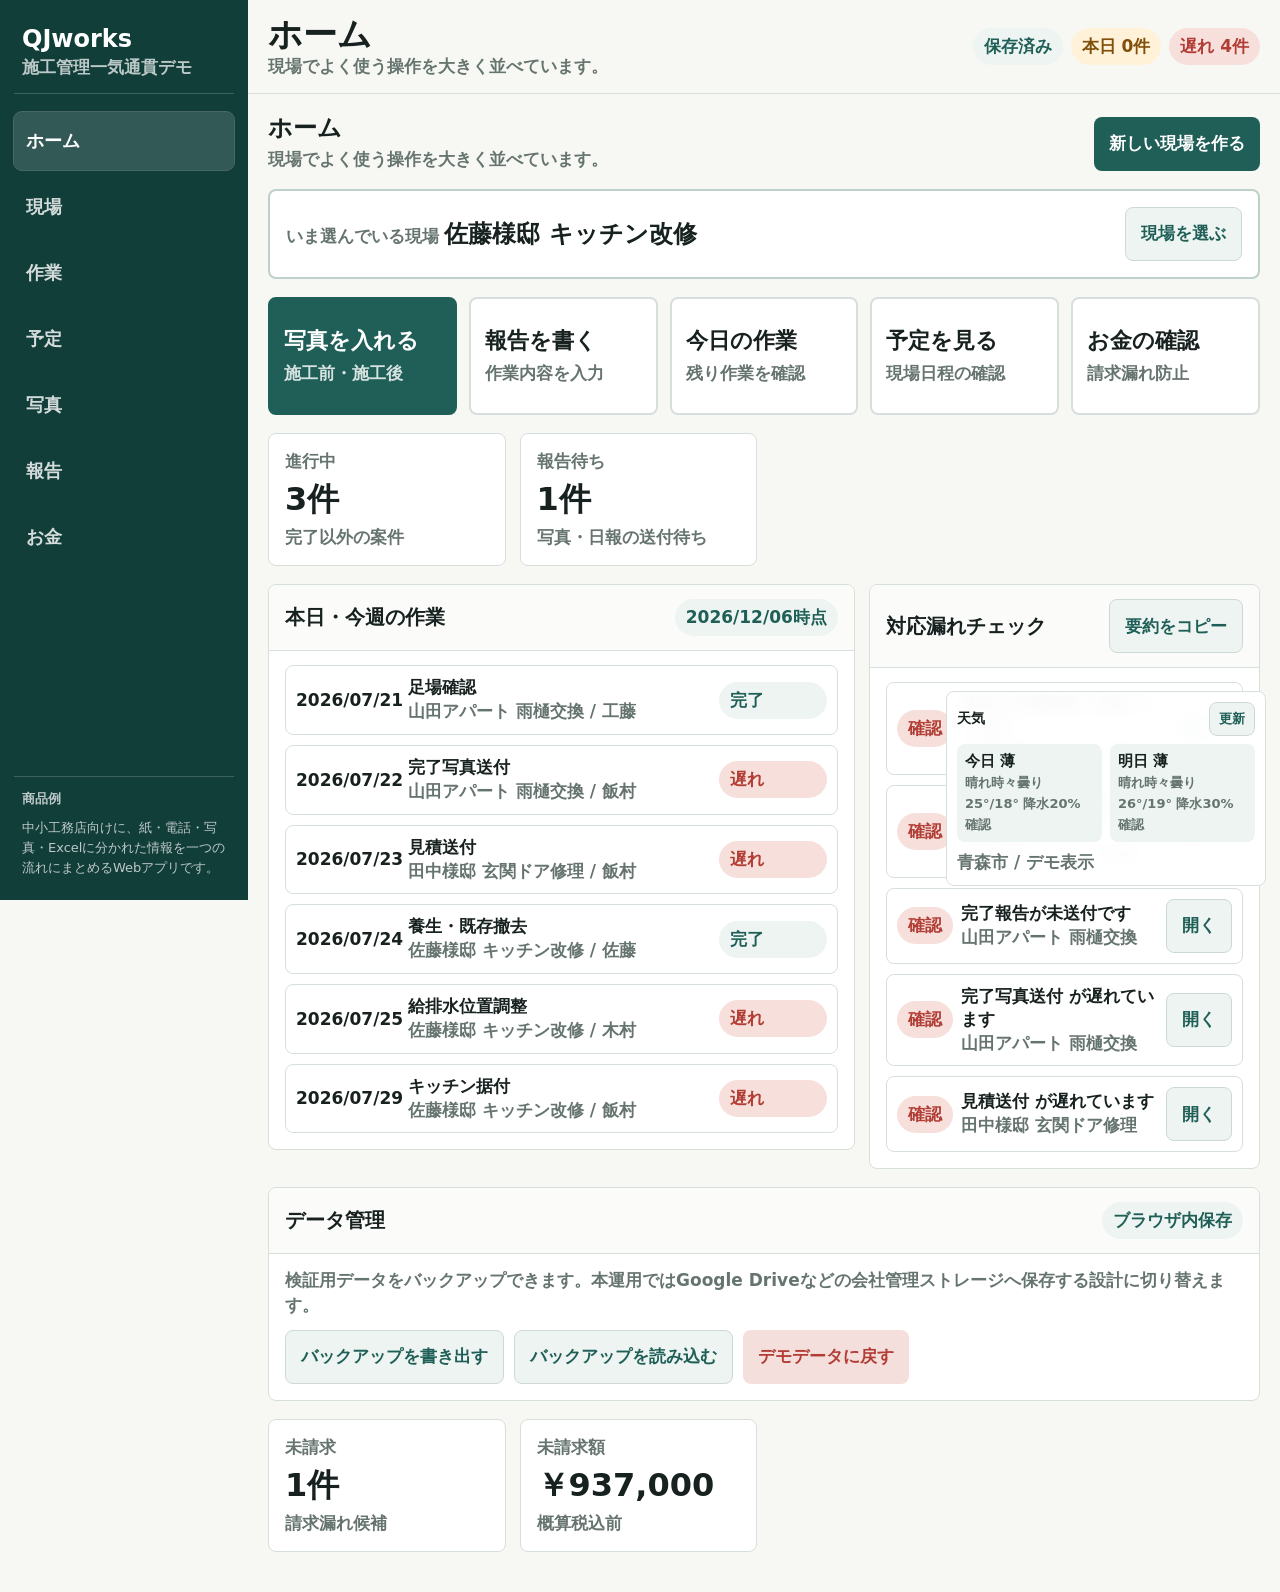
==== apps/qjworks-construction-suite/index.html @ 5c9162f7 "Publish construction management app" ====
<!doctype html>
<html lang="ja">
<head>
  <meta charset="utf-8">
  <meta name="viewport" content="width=device-width, initial-scale=1, viewport-fit=cover">
  <meta name="theme-color" content="#1f5f57">
  <link rel="manifest" href="manifest.webmanifest">
  <link rel="icon" href="icon.svg" type="image/svg+xml">
  <link rel="apple-touch-icon" href="icon.svg">
  <title>QJworks 施工管理一気通貫デモ</title>
  <style>
    :root {
      color-scheme: light;
      --ink: #17211f;
      --muted: #66746f;
      --line: #d6dfdb;
      --paper: #f7f8f4;
      --soft: #edf4f1;
      --brand: #1f5f57;
      --brand-dark: #123e3a;
      --blue: #285f86;
      --gold: #c7832d;
      --red: #b13d35;
      --white: #fff;
    }

    * { box-sizing: border-box; }

    html {
      font-family: system-ui, -apple-system, BlinkMacSystemFont, "Hiragino Sans", "Yu Gothic", sans-serif;
      background: var(--paper);
      color: var(--ink);
    }

    body {
      margin: 0;
      min-height: 100vh;
      font-size: 17px;
      letter-spacing: 0;
    }

    button,
    input,
    textarea,
    select {
      font: inherit;
    }

    button {
      border: 0;
      cursor: pointer;
      touch-action: manipulation;
    }

    .app {
      min-height: 100vh;
      display: grid;
      grid-template-columns: 248px 1fr;
    }

    .sidebar {
      position: sticky;
      top: 0;
      height: 100vh;
      background: var(--brand-dark);
      color: var(--white);
      padding: 18px 14px;
      display: grid;
      grid-template-rows: auto 1fr auto;
      gap: 18px;
    }

    .brand {
      display: grid;
      gap: 4px;
      padding: 8px 8px 14px;
      border-bottom: 1px solid rgba(255, 255, 255, .18);
    }

    .brand strong {
      font-size: 24px;
      line-height: 1.1;
    }

    .brand span {
      color: rgba(255, 255, 255, .72);
      font-weight: 700;
    }

    .nav {
      display: grid;
      align-content: start;
      gap: 8px;
    }

    .nav button {
      min-height: 58px;
      border-radius: 8px;
      background: transparent;
      color: rgba(255, 255, 255, .82);
      font-size: 18px;
      font-weight: 900;
      text-align: left;
      padding: 10px 12px;
    }

    .nav button.active {
      background: rgba(255, 255, 255, .14);
      color: var(--white);
      outline: 1px solid rgba(255, 255, 255, .22);
    }

    .sidebarFoot {
      display: grid;
      gap: 8px;
      color: rgba(255, 255, 255, .72);
      font-size: 13px;
      line-height: 1.55;
      padding: 12px 8px 4px;
      border-top: 1px solid rgba(255, 255, 255, .18);
    }

    .main {
      min-width: 0;
      display: grid;
      grid-template-rows: auto 1fr;
    }

    .topbar {
      position: sticky;
      top: 0;
      z-index: 10;
      background: rgba(247, 248, 244, .94);
      border-bottom: 1px solid var(--line);
      backdrop-filter: blur(12px);
      padding: 14px 20px;
    }

    .topbarInner {
      display: flex;
      justify-content: space-between;
      align-items: center;
      gap: 14px;
    }

    h1,
    h2,
    h3,
    p {
      margin: 0;
    }

    h1 {
      font-size: clamp(24px, 3vw, 34px);
      line-height: 1.18;
    }

    .topMeta {
      display: flex;
      flex-wrap: wrap;
      gap: 8px;
      justify-content: flex-end;
    }

    .pill {
      min-height: 34px;
      display: inline-flex;
      align-items: center;
      border-radius: 999px;
      padding: 7px 11px;
      background: var(--soft);
      color: var(--brand);
      font-weight: 900;
      white-space: nowrap;
    }

    .pill.warn {
      background: #fff2d9;
      color: #80500b;
    }

    .pill.danger {
      background: #f7e0dc;
      color: var(--red);
    }

    .content {
      padding: 18px 20px 40px;
      display: grid;
      gap: 18px;
      max-width: 1480px;
      width: 100%;
      margin: 0 auto;
    }

    .view {
      display: none;
      min-width: 0;
    }

    .view.active {
      display: grid;
      gap: 18px;
    }

    .sectionHeader {
      display: flex;
      justify-content: space-between;
      align-items: end;
      gap: 14px;
    }

    .sectionHeader h2 {
      font-size: 24px;
    }

    .sectionHeader p {
      color: var(--muted);
      font-weight: 700;
      margin-top: 4px;
    }

    .grid {
      display: grid;
      gap: 14px;
    }

    .stats {
      grid-template-columns: repeat(4, minmax(0, 1fr));
    }

    .twoCol {
      grid-template-columns: minmax(0, 1.2fr) minmax(360px, .8fr);
      align-items: start;
    }

    .threeCol {
      grid-template-columns: repeat(3, minmax(0, 1fr));
    }

    .card,
    .panel,
    .listItem {
      background: var(--white);
      border: 1px solid var(--line);
      border-radius: 8px;
    }

    .card {
      padding: 16px;
      display: grid;
      gap: 10px;
    }

    .statValue {
      font-size: 32px;
      font-weight: 900;
      line-height: 1;
    }

    .statLabel {
      color: var(--muted);
      font-weight: 800;
    }

    .panel {
      overflow: hidden;
    }

    .panelHead {
      padding: 14px 16px;
      display: flex;
      justify-content: space-between;
      align-items: center;
      gap: 10px;
      border-bottom: 1px solid var(--line);
      background: #fbfcfa;
    }

    .panelHead h3 {
      font-size: 20px;
    }

    .panelBody {
      padding: 14px 16px 16px;
      display: grid;
      gap: 12px;
    }

    .toolbar {
      display: flex;
      flex-wrap: wrap;
      gap: 10px;
      align-items: center;
    }

    .toolbar input,
    .toolbar select {
      max-width: 260px;
    }

    .toolbar .hiddenFile {
      display: none;
    }

    label {
      display: grid;
      gap: 6px;
      color: var(--ink);
      font-weight: 900;
    }

    input,
    textarea,
    select {
      width: 100%;
      min-height: 44px;
      border: 1px solid #bfcac6;
      border-radius: 8px;
      background: var(--white);
      padding: 10px 12px;
      color: var(--ink);
    }

    textarea {
      min-height: 92px;
      resize: vertical;
      line-height: 1.5;
    }

    input:focus,
    textarea:focus,
    select:focus {
      outline: 3px solid rgba(199, 131, 45, .28);
      border-color: var(--brand);
    }

    .button {
      min-height: 54px;
      border-radius: 8px;
      padding: 12px 15px;
      font-size: 17px;
      font-weight: 900;
      background: var(--ink);
      color: var(--white);
      text-align: center;
    }

    .easyGrid {
      display: grid;
      grid-template-columns: repeat(5, minmax(0, 1fr));
      gap: 12px;
    }

    .easyButton {
      min-height: 118px;
      border: 2px solid var(--line);
      border-radius: 8px;
      background: #fff;
      color: var(--ink);
      padding: 14px;
      display: grid;
      align-content: center;
      gap: 8px;
      text-align: left;
    }

    .easyButton strong {
      font-size: 22px;
      line-height: 1.25;
    }

    .easyButton span {
      color: var(--muted);
      font-weight: 900;
      line-height: 1.35;
    }

    .easyButton.primary {
      background: var(--brand);
      border-color: var(--brand);
      color: #fff;
    }

    .easyButton.primary span {
      color: rgba(255, 255, 255, .82);
    }

    .currentSite {
      border: 2px solid #bed0ca;
      border-radius: 8px;
      background: #fff;
      padding: 16px;
      display: grid;
      grid-template-columns: 1fr auto;
      gap: 12px;
      align-items: center;
    }

    .currentSite strong {
      font-size: 24px;
      line-height: 1.25;
    }

    .button.primary {
      background: var(--brand);
    }

    .button.gold {
      background: var(--gold);
      color: #201406;
    }

    .button.light {
      background: var(--soft);
      color: var(--brand);
      border: 1px solid #cdd9d5;
    }

    .button.danger {
      background: #f5dfdc;
      color: var(--red);
    }

    .projectList {
      display: grid;
      gap: 10px;
      max-height: 760px;
      overflow: auto;
      padding-right: 4px;
    }

    .listItem {
      padding: 12px;
      display: grid;
      gap: 8px;
      text-align: left;
      width: 100%;
      color: var(--ink);
    }

    .listItem.active {
      outline: 3px solid rgba(31, 95, 87, .22);
      border-color: var(--brand);
    }

    .listTop {
      display: flex;
      justify-content: space-between;
      gap: 10px;
      align-items: start;
    }

    .listTop strong {
      font-size: 18px;
    }

    .muted {
      color: var(--muted);
      font-weight: 700;
      line-height: 1.45;
    }

    .miniGrid {
      display: grid;
      grid-template-columns: repeat(2, minmax(0, 1fr));
      gap: 10px;
    }

    .field {
      background: var(--soft);
      border-radius: 8px;
      padding: 10px;
      display: grid;
      gap: 3px;
      min-width: 0;
    }

    .field span {
      color: var(--muted);
      font-size: 14px;
      font-weight: 800;
    }

    .field strong {
      word-break: break-word;
    }

    .flow {
      display: grid;
      grid-template-columns: repeat(8, minmax(96px, 1fr));
      gap: 8px;
      overflow-x: auto;
      padding-bottom: 4px;
    }

    .flowStep {
      min-height: 86px;
      border: 1px solid var(--line);
      border-radius: 8px;
      padding: 10px;
      background: #fafbf8;
      display: grid;
      gap: 8px;
      align-content: start;
    }

    .flowStep.done {
      background: var(--soft);
      border-color: #bed0ca;
    }

    .flowStep.current {
      background: #fff4df;
      border-color: var(--gold);
    }

    .flowStep button {
      width: 100%;
      min-height: 34px;
      border-radius: 8px;
      background: transparent;
      color: var(--ink);
      font-weight: 900;
      text-align: left;
    }

    .progressBar {
      height: 9px;
      border-radius: 999px;
      background: #e5ebe8;
      overflow: hidden;
    }

    .progressBar span {
      display: block;
      height: 100%;
      width: var(--value, 0%);
      background: var(--brand);
    }

    .taskList,
    .timeline,
    .photoGrid,
    .moneyRows,
    .calendarGrid {
      display: grid;
      gap: 10px;
    }

    .taskRow,
    .timelineRow,
    .moneyRow {
      border: 1px solid var(--line);
      border-radius: 8px;
      background: #fff;
      padding: 10px;
      display: grid;
      gap: 8px;
    }

    .taskRow {
      grid-template-columns: auto 1fr auto;
      align-items: center;
    }

    .taskRow input[type="checkbox"] {
      width: 30px;
      min-height: 30px;
    }

    .taskRow.done strong {
      color: var(--muted);
      text-decoration: line-through;
    }

    .timelineRow {
      grid-template-columns: 104px 1fr 108px;
      align-items: center;
    }

    .calendarGrid {
      grid-template-columns: repeat(7, minmax(0, 1fr));
    }

    .calendarHead,
    .calendarDay {
      border: 1px solid var(--line);
      border-radius: 8px;
      background: #fff;
      min-height: 78px;
      padding: 8px;
      display: grid;
      align-content: start;
      gap: 6px;
    }

    .calendarHead {
      min-height: 36px;
      place-items: center;
      color: var(--muted);
      font-weight: 900;
      background: #fbfcfa;
    }

    .calendarDay.outside {
      background: #f1f4f1;
      color: var(--muted);
    }

    .calendarDay.today {
      outline: 3px solid rgba(199, 131, 45, .28);
      border-color: var(--gold);
    }

    .dayNumber {
      font-weight: 900;
    }

    .calendarEvent {
      border-radius: 6px;
      padding: 5px 6px;
      background: var(--soft);
      color: var(--brand-dark);
      font-size: 12px;
      font-weight: 900;
      line-height: 1.35;
    }

    .calendarEvent.task {
      background: #eef3f8;
      color: var(--blue);
    }

    .calendarEvent.end {
      background: #fff2d9;
      color: #80500b;
    }

    .floatingWeather {
      position: fixed;
      right: 14px;
      bottom: 14px;
      z-index: 25;
      width: min(320px, calc(100vw - 28px));
      border: 1px solid var(--line);
      border-radius: 8px;
      background: rgba(255, 255, 255, .96);
      padding: 10px;
      display: grid;
      gap: 8px;
      backdrop-filter: blur(8px);
    }

    .floatingWeatherHead {
      display: flex;
      justify-content: space-between;
      gap: 8px;
      align-items: center;
    }

    .floatingWeatherHead strong {
      font-size: 14px;
    }

    .floatingWeather .button {
      min-height: 34px;
      padding: 6px 9px;
      font-size: 13px;
      width: auto;
    }

    .weatherMiniList {
      display: grid;
      grid-template-columns: repeat(2, minmax(0, 1fr));
      gap: 8px;
    }

    .weatherMiniDay {
      background: var(--soft);
      border-radius: 8px;
      padding: 8px;
      display: grid;
      gap: 3px;
      min-width: 0;
    }

    .weatherMiniDay strong {
      font-size: 15px;
    }

    .weatherMiniDay span {
      color: var(--muted);
      font-size: 13px;
      font-weight: 900;
    }

    .photoGrid {
      grid-template-columns: repeat(3, minmax(0, 1fr));
    }

    .photoBox {
      border: 2px dashed #b8c5c0;
      border-radius: 8px;
      min-height: 220px;
      padding: 12px;
      display: grid;
      gap: 10px;
      align-content: start;
      background: #fff;
    }

    .photoBox img {
      width: 100%;
      aspect-ratio: 4 / 3;
      object-fit: cover;
      border-radius: 8px;
      background: var(--soft);
      display: block;
    }

    .photoBox .placeholder {
      min-height: 130px;
      display: grid;
      place-items: center;
      border-radius: 8px;
      background: var(--soft);
      color: var(--muted);
      font-weight: 900;
      text-align: center;
      font-size: 18px;
    }

    .photoActions {
      display: grid;
      grid-template-columns: repeat(2, minmax(0, 1fr));
      gap: 8px;
    }

    .hiddenFile {
      display: none;
    }

    .formGrid {
      display: grid;
      grid-template-columns: repeat(2, minmax(0, 1fr));
      gap: 12px;
    }

    .wide {
      grid-column: 1 / -1;
    }

    .moneyRow {
      grid-template-columns: 1fr 90px 120px 44px;
      align-items: end;
    }

    .right {
      text-align: right;
    }

    .reportPreview {
      border: 1px solid #9ea9a4;
      background: #fff;
      padding: 18px;
      display: grid;
      gap: 12px;
      line-height: 1.6;
    }

    .reportPreview h3 {
      text-align: center;
      border-bottom: 2px solid var(--ink);
      padding-bottom: 8px;
    }

    .toast {
      position: fixed;
      right: 18px;
      bottom: 118px;
      z-index: 30;
      background: var(--ink);
      color: var(--white);
      border-radius: 8px;
      padding: 12px 14px;
      font-weight: 900;
      opacity: 0;
      transform: translateY(12px);
      pointer-events: none;
      transition: .18s ease;
    }

    .toast.show {
      opacity: 1;
      transform: translateY(0);
    }

    @media (max-width: 1120px) {
      .app {
        grid-template-columns: 1fr;
      }

      .sidebar {
        position: static;
        height: auto;
        grid-template-rows: auto auto;
      }

      .sidebarFoot {
        display: none;
      }

      .nav {
        grid-template-columns: repeat(3, minmax(0, 1fr));
      }

      .nav button {
        text-align: center;
      }

      .twoCol,
      .easyGrid,
      .stats,
      .threeCol {
        grid-template-columns: 1fr;
      }
    }

    @media (max-width: 760px) {
      body {
        font-size: 16px;
      }

      .sidebar {
        padding: 12px 10px;
      }

      .brand {
        padding-bottom: 10px;
      }

      .nav {
        grid-template-columns: repeat(2, minmax(0, 1fr));
      }

      .nav button {
        min-height: 62px;
      }

      .topbar {
        padding: 12px;
      }

      .topbarInner {
        display: grid;
      }

      .topMeta {
        justify-content: start;
      }

      .content {
        padding: 12px 10px 28px;
      }

      .sectionHeader {
        display: grid;
      }

      .currentSite {
        grid-template-columns: 1fr;
      }

      .toolbar input,
      .toolbar select {
        max-width: none;
      }

      .miniGrid,
      .formGrid,
      .photoGrid,
      .moneyRow,
      .timelineRow,
      .taskRow {
        grid-template-columns: 1fr;
      }

      .calendarGrid {
        grid-template-columns: repeat(7, minmax(88px, 1fr));
        overflow-x: auto;
        padding-bottom: 4px;
      }

      .moneyRow {
        align-items: stretch;
      }

      .flow {
        grid-template-columns: repeat(8, 118px);
      }

      .button {
        width: 100%;
      }

      .photoActions {
        grid-template-columns: 1fr;
      }

      .floatingWeather {
        right: 10px;
        bottom: 10px;
      }

      .toast {
        bottom: 112px;
      }
    }
  </style>
</head>
<body>
  <div class="app">
    <aside class="sidebar">
      <div class="brand">
        <strong>QJworks</strong>
        <span>施工管理一気通貫デモ</span>
      </div>
      <nav class="nav" aria-label="画面切り替え">
        <button class="active" data-view="dashboard">ホーム</button>
        <button data-view="projects">現場</button>
        <button data-view="schedule">作業</button>
        <button data-view="planning">予定</button>
        <button data-view="photos">写真</button>
        <button data-view="reports">報告</button>
        <button data-view="money">お金</button>
      </nav>
      <div class="sidebarFoot">
        <strong>商品例</strong>
        <span>中小工務店向けに、紙・電話・写真・Excelに分かれた情報を一つの流れにまとめるWebアプリです。</span>
      </div>
    </aside>

    <div class="main">
      <header class="topbar">
        <div class="topbarInner">
          <div>
            <h1 id="pageTitle">全体ダッシュボード</h1>
            <p class="muted" id="pageLead">相談から請求までの詰まりを見える化します。</p>
          </div>
          <div class="topMeta">
            <span class="pill" id="saveState">保存済み</span>
            <span class="pill warn" id="todayCount">本日 0件</span>
            <span class="pill danger" id="lateCount">遅れ 0件</span>
          </div>
        </div>
      </header>

      <main class="content">
        <section class="view active" id="dashboard">
          <div class="sectionHeader">
            <div>
              <h2>ホーム</h2>
              <p>現場でよく使う操作を大きく並べています。</p>
            </div>
            <button class="button primary" id="addProjectTop">新しい現場を作る</button>
          </div>
          <section class="currentSite">
            <div>
              <span class="muted">いま選んでいる現場</span>
              <strong id="currentSiteName">未選択</strong>
            </div>
            <button class="button light" data-view-jump="projects">現場を選ぶ</button>
          </section>
          <div class="easyGrid">
            <button class="easyButton primary" data-view-jump="photos">
              <strong>写真を入れる</strong>
              <span>施工前・施工後</span>
            </button>
            <button class="easyButton" data-view-jump="reports">
              <strong>報告を書く</strong>
              <span>作業内容を入力</span>
            </button>
            <button class="easyButton" data-view-jump="schedule">
              <strong>今日の作業</strong>
              <span>残り作業を確認</span>
            </button>
            <button class="easyButton" data-view-jump="planning">
              <strong>予定を見る</strong>
              <span>現場日程の確認</span>
            </button>
            <button class="easyButton" data-view-jump="money">
              <strong>お金の確認</strong>
              <span>請求漏れ防止</span>
            </button>
          </div>
          <div class="grid stats" id="stats"></div>
          <div class="grid twoCol">
            <section class="panel">
              <div class="panelHead">
                <h3>本日・今週の作業</h3>
                <span class="pill" id="weekLabel"></span>
              </div>
              <div class="panelBody timeline" id="dashboardTimeline"></div>
            </section>
            <section class="panel">
              <div class="panelHead">
                <h3>対応漏れチェック</h3>
                <button class="button light" id="copySummary">要約をコピー</button>
              </div>
              <div class="panelBody taskList" id="riskList"></div>
            </section>
          </div>
          <section class="panel">
            <div class="panelHead">
              <h3>データ管理</h3>
              <span class="pill">ブラウザ内保存</span>
            </div>
            <div class="panelBody">
              <p class="muted">検証用データをバックアップできます。本運用ではGoogle Driveなどの会社管理ストレージへ保存する設計に切り替えます。</p>
              <div class="toolbar">
                <button class="button light" id="exportData">バックアップを書き出す</button>
                <button class="button light" id="importData">バックアップを読み込む</button>
                <button class="button danger" id="resetDemo">デモデータに戻す</button>
                <input class="hiddenFile" id="importFile" type="file" accept="application/json,.json">
              </div>
            </div>
          </section>
          <div class="grid stats billingStats" id="billingStats"></div>
        </section>

        <section class="view" id="projects">
          <div class="sectionHeader">
            <div>
              <h2>現場</h2>
              <p>現場を選ぶ、または新しく作ります。</p>
            </div>
            <button class="button primary" id="addProject">新しい現場を作る</button>
          </div>
          <div class="grid twoCol">
            <section class="panel">
              <div class="panelHead">
                <h3>現場一覧</h3>
                <div class="toolbar">
                  <input id="search" placeholder="検索">
                  <select id="statusFilter">
                    <option value="all">すべて</option>
                    <option>相談</option>
                    <option>見積</option>
                    <option>受注</option>
                    <option>施工中</option>
                    <option>報告待ち</option>
                    <option>請求待ち</option>
                    <option>完了</option>
                  </select>
                </div>
              </div>
              <div class="panelBody projectList" id="projectList"></div>
            </section>
            <section class="panel">
              <div class="panelHead">
                <h3>現場の内容</h3>
                <span class="pill" id="selectedStatus"></span>
              </div>
              <div class="panelBody">
                <div class="formGrid">
                  <label>現場名
                    <input id="detailName">
                  </label>
                  <label>状態
                    <select id="detailStatus"></select>
                  </label>
                  <label>顧客名
                    <input id="detailCustomer">
                  </label>
                  <label>電話
                    <input id="detailPhone">
                  </label>
                  <label class="wide">現場住所
                    <input id="detailAddress">
                  </label>
                  <label>担当
                    <input id="detailOwner">
                  </label>
                  <label>着工予定
                    <input id="detailStart" type="date">
                  </label>
                  <label>完了予定
                    <input id="detailEnd" type="date">
                  </label>
                  <label>見積金額
                    <input id="detailEstimate" type="number" min="0">
                  </label>
                  <label class="wide">メモ
                    <textarea id="detailMemo"></textarea>
                  </label>
                </div>
                <div class="flow" id="flow"></div>
                <div class="toolbar">
                  <button class="button primary" id="saveProject">保存</button>
                  <button class="button light" id="duplicateProject">複製</button>
                  <button class="button danger" id="deleteProject">削除</button>
                </div>
              </div>
            </section>
          </div>
        </section>

        <section class="view" id="schedule">
          <div class="sectionHeader">
            <div>
              <h2>作業</h2>
              <p>今日やること、残っていることを確認します。</p>
            </div>
            <button class="button primary" id="addTask">作業を追加</button>
          </div>
          <div class="grid twoCol">
            <section class="panel">
              <div class="panelHead">
                <h3>予定表</h3>
                <span class="pill" id="scheduleProjectName"></span>
              </div>
              <div class="panelBody timeline" id="timeline"></div>
            </section>
            <section class="panel">
              <div class="panelHead">
                <h3>残っている作業</h3>
                <button class="button light" id="clearDoneTasks">終わった作業を隠す</button>
              </div>
              <div class="panelBody taskList" id="taskList"></div>
            </section>
          </div>
        </section>

        <section class="view" id="planning">
          <div class="sectionHeader">
            <div>
              <h2>予定</h2>
              <p>カレンダーで現場の予定を確認します。天気は右下に出ます。</p>
            </div>
          </div>
          <section class="panel">
            <div class="panelHead">
              <h3>カレンダー</h3>
              <span class="pill" id="calendarLabel"></span>
            </div>
            <div class="panelBody">
              <div class="calendarGrid" id="calendarGrid"></div>
            </div>
          </section>
        </section>

        <section class="view" id="photos">
          <div class="sectionHeader">
            <div>
              <h2>現場写真</h2>
              <p>写真を撮る、またはファイルから選びます。</p>
            </div>
            <span class="pill" id="photoProjectName"></span>
          </div>
          <div class="photoGrid" id="photoGrid"></div>
        </section>

        <section class="view" id="reports">
          <div class="sectionHeader">
            <div>
              <h2>日報・完了報告</h2>
              <p>作業内容を入れて報告文を作ります。</p>
            </div>
            <button class="button gold" id="copyReport">報告文をコピー</button>
          </div>
          <div class="grid twoCol">
            <section class="panel">
              <div class="panelHead">
                <h3>報告を書く</h3>
                <span class="pill" id="reportProjectName"></span>
              </div>
              <div class="panelBody">
                <div class="formGrid">
                  <label>作業日
                    <input id="dailyDate" type="date">
                  </label>
                  <label>作業者
                    <input id="dailyWorker">
                  </label>
                  <label class="wide">作業内容
                    <textarea id="dailyWork"></textarea>
                  </label>
                  <label class="wide">お客様へ伝えること
                    <textarea id="dailyCustomerNote"></textarea>
                  </label>
                  <label class="wide">社内申し送り
                    <textarea id="dailyInternalNote"></textarea>
                  </label>
                </div>
                <button class="button primary" id="saveDaily">日報を保存</button>
              </div>
            </section>
            <section class="panel">
              <div class="panelHead">
                <h3>報告書プレビュー</h3>
                <button class="button light" id="markReported">報告済みにする</button>
              </div>
              <div class="panelBody">
                <article class="reportPreview" id="reportPreview"></article>
              </div>
            </section>
          </div>
        </section>

        <section class="view" id="money">
          <div class="sectionHeader">
            <div>
              <h2>見積・請求</h2>
              <p>請求漏れがないか確認します。</p>
            </div>
            <button class="button primary" id="addMoneyRow">金額を追加</button>
          </div>
          <div class="grid twoCol">
            <section class="panel">
              <div class="panelHead">
                <h3>明細</h3>
                <span class="pill" id="moneyProjectName"></span>
              </div>
              <div class="panelBody moneyRows" id="moneyRows"></div>
            </section>
            <section class="panel">
              <div class="panelHead">
                <h3>請求確認</h3>
                <button class="button light" id="copyInvoice">請求メモをコピー</button>
              </div>
              <div class="panelBody">
                <div class="miniGrid">
                  <div class="field">
                    <span>小計</span>
                    <strong id="subtotal">0円</strong>
                  </div>
                  <div class="field">
                    <span>税込</span>
                    <strong id="taxedTotal">0円</strong>
                  </div>
                  <div class="field">
                    <span>請求状態</span>
                    <strong id="billingStatusText"></strong>
                  </div>
                  <div class="field">
                    <span>未請求</span>
                    <strong id="unbilledAmount">0円</strong>
                  </div>
                </div>
                <div class="toolbar">
                  <button class="button primary" id="markBilled">請求済みにする</button>
                  <button class="button light" id="markPaid">入金済みにする</button>
                </div>
              </div>
            </section>
          </div>
        </section>
      </main>
    </div>
  </div>

  <aside class="floatingWeather" aria-label="今日と明日の天気">
    <div class="floatingWeatherHead">
      <strong>天気</strong>
      <button class="button light" id="refreshWeather">更新</button>
    </div>
    <div class="weatherMiniList" id="weatherMiniList"></div>
    <p class="muted" id="weatherSource">取得中</p>
  </aside>

  <div class="toast" id="toast"></div>

  <script>
    const storageKey = "qjworks-construction-suite-v1";
    const statuses = ["相談", "見積", "受注", "施工中", "報告待ち", "請求待ち", "完了"];
    const flowSteps = ["相談", "現調", "見積", "受注", "材料", "工程", "施工", "報告"];
    const today = new Date().toISOString().slice(0, 10);
    const yen = new Intl.NumberFormat("ja-JP", { style: "currency", currency: "JPY", maximumFractionDigits: 0 });
    const weatherLocation = { name: "青森市", latitude: 40.8244, longitude: 140.7400 };

    const seed = {
      selectedId: "p1",
      view: "dashboard",
      projects: [
        {
          id: "p1",
          name: "佐藤様邸 キッチン改修",
          customer: "佐藤 恵子",
          phone: "090-1111-2222",
          address: "青森市中央 1-2-3",
          owner: "飯村",
          status: "施工中",
          start: "2026-07-24",
          end: "2026-07-31",
          estimate: 680000,
          billed: false,
          paid: false,
          memo: "既存キッチン撤去、配管調整、内装補修。お客様は午前連絡希望。",
          completedSteps: ["相談", "現調", "見積", "受注", "材料", "工程"],
          tasks: [
            { id: "t1", date: "2026-07-24", title: "養生・既存撤去", owner: "佐藤", done: true },
            { id: "t2", date: "2026-07-25", title: "給排水位置調整", owner: "木村", done: false },
            { id: "t3", date: "2026-07-29", title: "キッチン据付", owner: "飯村", done: false }
          ],
          photos: { before: [], during: [], after: [] },
          daily: {
            date: "2026-07-22",
            worker: "飯村・佐藤",
            work: "既存キッチンの寸法確認、搬入経路確認、養生範囲の確認を実施。",
            customerNote: "着工日は7月24日午前9時予定です。水道停止は当日2時間程度です。",
            internalNote: "駐車場所は建物裏。搬入時は玄関右側の植木鉢を移動。"
          },
          money: [
            { id: "m1", item: "既存撤去・処分", qty: 1, price: 90000 },
            { id: "m2", item: "キッチン本体・部材", qty: 1, price: 420000 },
            { id: "m3", item: "給排水・内装補修", qty: 1, price: 170000 }
          ]
        },
        {
          id: "p2",
          name: "山田アパート 雨樋交換",
          customer: "山田不動産",
          phone: "017-333-4444",
          address: "弘前市駅前 4-5-6",
          owner: "工藤",
          status: "報告待ち",
          start: "2026-07-21",
          end: "2026-07-22",
          estimate: 185000,
          billed: false,
          paid: false,
          memo: "施工写真をまとめて管理会社へ送付。",
          completedSteps: ["相談", "現調", "見積", "受注", "材料", "工程", "施工"],
          tasks: [
            { id: "t4", date: "2026-07-21", title: "足場確認", owner: "工藤", done: true },
            { id: "t5", date: "2026-07-22", title: "完了写真送付", owner: "飯村", done: false }
          ],
          photos: { before: [], during: [], after: [] },
          daily: {
            date: "2026-07-22",
            worker: "工藤",
            work: "北側雨樋を交換し、排水確認まで完了。",
            customerNote: "作業完了しました。強雨時に再度排水状況をご確認ください。",
            internalNote: "請求前に施工後写真を3枚添付。"
          },
          money: [
            { id: "m4", item: "雨樋交換作業", qty: 1, price: 145000 },
            { id: "m5", item: "廃材処分", qty: 1, price: 40000 }
          ]
        },
        {
          id: "p3",
          name: "田中様邸 玄関ドア修理",
          customer: "田中 守",
          phone: "090-5555-1212",
          address: "八戸市根城 7-8-9",
          owner: "飯村",
          status: "見積",
          start: "2026-07-28",
          end: "2026-07-28",
          estimate: 72000,
          billed: false,
          paid: false,
          memo: "鍵受け調整、ドアクローザー交換候補。見積回答待ち。",
          completedSteps: ["相談", "現調"],
          tasks: [
            { id: "t6", date: "2026-07-23", title: "見積送付", owner: "飯村", done: false }
          ],
          photos: { before: [], during: [], after: [] },
          daily: { date: today, worker: "", work: "", customerNote: "", internalNote: "" },
          money: [
            { id: "m6", item: "ドアクローザー交換", qty: 1, price: 42000 },
            { id: "m7", item: "建付け調整", qty: 1, price: 30000 }
          ]
        }
      ]
    };

    let state = load();
    let saveTimer;
    let currentWeather = [];

    const $ = (id) => document.getElementById(id);

    function load() {
      try {
        const saved = JSON.parse(localStorage.getItem(storageKey) || "null");
        if (saved && Array.isArray(saved.projects)) {
          saved.projects.forEach(normalizeProject);
          return saved;
        }
      } catch {}
      return JSON.parse(JSON.stringify(seed));
    }

    function save() {
      try {
        localStorage.setItem(storageKey, JSON.stringify(state));
        $("saveState").textContent = "保存済み";
      } catch {
        $("saveState").textContent = "保存失敗";
        showToast("写真が多い可能性があります。バックアップを書き出してください");
      }
    }

    function markDirty() {
      $("saveState").textContent = "保存中";
      clearTimeout(saveTimer);
      saveTimer = setTimeout(save, 220);
    }

    function showToast(text) {
      const toast = $("toast");
      toast.textContent = text;
      toast.classList.add("show");
      setTimeout(() => toast.classList.remove("show"), 1600);
    }

    function currentProject() {
      return state.projects.find((project) => project.id === state.selectedId) || state.projects[0];
    }

    function escapeHtml(value) {
      return String(value ?? "").replace(/[&<>"']/g, (char) => ({
        "&": "&amp;",
        "<": "&lt;",
        ">": "&gt;",
        "\"": "&quot;",
        "'": "&#39;"
      }[char]));
    }

    function textWithBreaks(value, fallback = "") {
      return escapeHtml(value || fallback).replaceAll("\n", "<br>");
    }

    function normalizeProject(project) {
      project.photos = project.photos || { before: [], during: [], after: [] };
      ["before", "during", "after"].forEach((key) => {
        if (!Array.isArray(project.photos[key])) project.photos[key] = [];
      });
      project.tasks = Array.isArray(project.tasks) ? project.tasks : [];
      project.money = Array.isArray(project.money) ? project.money : [];
      project.completedSteps = Array.isArray(project.completedSteps) ? project.completedSteps : [];
      project.daily = project.daily || { date: today, worker: "", work: "", customerNote: "", internalNote: "" };
      return project;
    }

    function setView(view) {
      const titles = {
        dashboard: ["ホーム", "現場でよく使う操作を大きく並べています。"],
        projects: ["現場", "現場名、住所、担当、予定をまとめます。"],
        schedule: ["作業", "今日やることと残っている作業を確認します。"],
        planning: ["予定", "月間予定を確認します。天気は右下に出ます。"],
        photos: ["写真", "施工前・施工中・施工後の写真を入れます。"],
        reports: ["報告", "作業内容を入力して報告文を作ります。"],
        money: ["お金", "見積、請求、入金を確認します。"]
      };
      if (!titles[view]) view = "dashboard";
      state.view = view;
      document.querySelectorAll(".view").forEach((el) => el.classList.toggle("active", el.id === view));
      document.querySelectorAll(".nav button").forEach((button) => button.classList.toggle("active", button.dataset.view === view));
      $("pageTitle").textContent = titles[view][0];
      $("pageLead").textContent = titles[view][1];
      render();
      save();
    }

    function formatDate(value) {
      if (!value) return "未定";
      return value.replaceAll("-", "/");
    }

    function formatDateKey(date) {
      const year = date.getFullYear();
      const month = String(date.getMonth() + 1).padStart(2, "0");
      const day = String(date.getDate()).padStart(2, "0");
      return `${year}-${month}-${day}`;
    }

    function dayLabel(value) {
      const date = new Date(value + "T00:00:00");
      return `${date.getMonth() + 1}/${date.getDate()}`;
    }

    function daysBetween(date) {
      return Math.ceil((new Date(date + "T00:00:00") - new Date(today + "T00:00:00")) / 86400000);
    }

    function statusClass(project) {
      if (project.status === "完了") return "pill";
      if (project.status === "報告待ち" || project.status === "請求待ち") return "pill warn";
      const lateTask = project.tasks.some((task) => !task.done && daysBetween(task.date) < 0);
      return lateTask ? "pill danger" : "pill";
    }

    function projectTotal(project) {
      return project.money.reduce((sum, row) => sum + Number(row.qty || 0) * Number(row.price || 0), 0);
    }

    function render() {
      const project = currentProject();
      if (!project) return;
      renderTopMeta();
      renderStats();
      renderProjectList();
      renderProjectDetail();
      renderSchedule();
      renderPlanning();
      renderPhotos();
      renderReport();
      renderMoney();
    }

    function renderTopMeta() {
      $("currentSiteName").textContent = currentProject()?.name || "未選択";
      const todayTasks = state.projects.flatMap((project) => project.tasks.map((task) => ({ project, task }))).filter((item) => item.task.date === today && !item.task.done);
      const lateTasks = state.projects.flatMap((project) => project.tasks.map((task) => ({ project, task }))).filter((item) => daysBetween(item.task.date) < 0 && !item.task.done);
      $("todayCount").textContent = `本日 ${todayTasks.length}件`;
      $("lateCount").textContent = `遅れ ${lateTasks.length}件`;
    }

    function renderStats() {
      const active = state.projects.filter((p) => p.status !== "完了").length;
      const reporting = state.projects.filter((p) => p.status === "報告待ち").length;
      const unbilled = state.projects.filter((p) => !p.billed && ["請求待ち", "報告待ち", "完了"].includes(p.status)).length;
      const amount = state.projects.filter((p) => !p.billed).reduce((sum, p) => sum + projectTotal(p), 0);
      $("stats").innerHTML = [
        ["進行中", `${active}件`, "完了以外の案件"],
        ["報告待ち", `${reporting}件`, "写真・日報の送付待ち"]
      ].map(([label, value, note]) => `
        <div class="card">
          <div class="statLabel">${label}</div>
          <div class="statValue">${value}</div>
          <p class="muted">${note}</p>
        </div>
      `).join("");

      $("billingStats").innerHTML = [
        ["未請求", `${unbilled}件`, "請求漏れ候補"],
        ["未請求額", yen.format(amount), "概算税込前"]
      ].map(([label, value, note]) => `
        <div class="card">
          <div class="statLabel">${label}</div>
          <div class="statValue">${value}</div>
          <p class="muted">${note}</p>
        </div>
      `).join("");

      $("weekLabel").textContent = `${formatDate(today)}時点`;
      const allTasks = state.projects
        .flatMap((project) => project.tasks.map((task) => ({ project, task })))
        .sort((a, b) => a.task.date.localeCompare(b.task.date))
        .slice(0, 8);
      $("dashboardTimeline").innerHTML = allTasks.map(({ project, task }) => timelineRow(project, task)).join("");

      const risks = [];
      state.projects.forEach((project) => {
        if (project.status === "報告待ち") risks.push([project, "完了報告が未送付です"]);
        if (!project.billed && ["請求待ち", "完了"].includes(project.status)) risks.push([project, "請求処理が残っています"]);
        project.tasks.filter((task) => !task.done && daysBetween(task.date) < 0).forEach((task) => risks.push([project, `${task.title} が遅れています`]));
      });
      $("riskList").innerHTML = risks.length ? risks.map(([project, text]) => `
        <div class="taskRow">
          <span class="pill danger">確認</span>
          <strong>${escapeHtml(text)}<br><span class="muted">${escapeHtml(project.name)}</span></strong>
          <button class="button light" data-select="${project.id}" data-jump="projects">開く</button>
        </div>
      `).join("") : `<div class="card"><strong>対応漏れはありません</strong><p class="muted">この状態を保てれば十分です。</p></div>`;
    }

    function renderProjectList() {
      const query = ($("search")?.value || "").trim();
      const filter = $("statusFilter")?.value || "all";
      const projects = state.projects.filter((project) => {
        const matchText = [project.name, project.customer, project.address, project.owner].join(" ").includes(query);
        const matchStatus = filter === "all" || project.status === filter;
        return matchText && matchStatus;
      });
      $("projectList").innerHTML = projects.map((project) => `
        <button class="listItem ${project.id === state.selectedId ? "active" : ""}" data-select="${project.id}">
          <div class="listTop">
            <strong>${escapeHtml(project.name)}</strong>
            <span class="${statusClass(project)}">${project.status}</span>
          </div>
          <div class="muted">${escapeHtml(project.customer)} / ${escapeHtml(project.owner)}</div>
          <div class="progressBar" style="--value:${Math.round(project.completedSteps.length / flowSteps.length * 100)}%"><span></span></div>
          <div class="miniGrid">
            <div class="field"><span>着工</span><strong>${formatDate(project.start)}</strong></div>
            <div class="field"><span>金額</span><strong>${yen.format(projectTotal(project))}</strong></div>
          </div>
        </button>
      `).join("");
    }

    function renderProjectDetail() {
      const project = currentProject();
      if (!project) return;
      $("selectedStatus").textContent = project.status;
      $("detailStatus").innerHTML = statuses.map((status) => `<option ${status === project.status ? "selected" : ""}>${status}</option>`).join("");
      $("detailName").value = project.name;
      $("detailCustomer").value = project.customer;
      $("detailPhone").value = project.phone;
      $("detailAddress").value = project.address;
      $("detailOwner").value = project.owner;
      $("detailStart").value = project.start;
      $("detailEnd").value = project.end;
      $("detailEstimate").value = project.estimate;
      $("detailMemo").value = project.memo;
      $("flow").innerHTML = flowSteps.map((step) => {
        const done = project.completedSteps.includes(step);
        const current = !done && step === flowSteps.find((item) => !project.completedSteps.includes(item));
        return `
          <div class="flowStep ${done ? "done" : ""} ${current ? "current" : ""}">
            <button data-flow="${step}">${done ? "完了" : "未完了"}<br>${step}</button>
          </div>
        `;
      }).join("");
    }

    function timelineRow(project, task) {
      const diff = daysBetween(task.date);
      const stateText = task.done ? "完了" : diff < 0 ? "遅れ" : diff === 0 ? "本日" : `${diff}日後`;
      const cls = task.done ? "pill" : diff < 0 ? "pill danger" : diff === 0 ? "pill warn" : "pill";
      return `
        <div class="timelineRow">
          <strong>${formatDate(task.date)}</strong>
          <div><strong>${escapeHtml(task.title)}</strong><br><span class="muted">${escapeHtml(project.name)} / ${escapeHtml(task.owner)}</span></div>
          <span class="${cls}">${stateText}</span>
        </div>
      `;
    }

    function renderSchedule() {
      const project = currentProject();
      $("scheduleProjectName").textContent = project.name;
      $("timeline").innerHTML = project.tasks.sort((a, b) => a.date.localeCompare(b.date)).map((task) => timelineRow(project, task)).join("");
      $("taskList").innerHTML = project.tasks.map((task) => `
        <div class="taskRow ${task.done ? "done" : ""}">
          <input type="checkbox" data-task-done="${task.id}" ${task.done ? "checked" : ""}>
          <strong>${escapeHtml(task.title)}<br><span class="muted">${formatDate(task.date)} / ${escapeHtml(task.owner)}</span></strong>
          <button class="button danger" data-task-delete="${task.id}">削除</button>
        </div>
      `).join("");
    }

    function calendarEventsByDate() {
      const events = new Map();
      const add = (date, html) => {
        if (!date) return;
        const rows = events.get(date) || [];
        rows.push(html);
        events.set(date, rows);
      };
      state.projects.forEach((project) => {
        add(project.start, `<div class="calendarEvent">着工 ${escapeHtml(project.name)}</div>`);
        add(project.end, `<div class="calendarEvent end">完了 ${escapeHtml(project.name)}</div>`);
        project.tasks.forEach((task) => {
          add(task.date, `<div class="calendarEvent task">${task.done ? "済" : "作業"} ${escapeHtml(task.title)}</div>`);
        });
      });
      return events;
    }

    function renderCalendar() {
      const base = new Date(today + "T00:00:00");
      const year = base.getFullYear();
      const month = base.getMonth();
      const first = new Date(year, month, 1);
      const start = new Date(year, month, 1 - first.getDay());
      const monthLast = new Date(year, month + 1, 0).getDate();
      const weeks = Math.ceil((first.getDay() + monthLast) / 7);
      const cells = weeks * 7;
      const events = calendarEventsByDate();
      const weekday = ["日", "月", "火", "水", "木", "金", "土"];
      $("calendarLabel").textContent = `${year}年${month + 1}月`;
      const heads = weekday.map((day) => `<div class="calendarHead">${day}</div>`).join("");
      const days = Array.from({ length: cells }, (_, index) => {
        const date = new Date(start);
        date.setDate(start.getDate() + index);
        const key = formatDateKey(date);
        const outside = date.getMonth() !== month;
        const isToday = key === today;
        const eventRows = events.get(key) || [];
        const rows = eventRows.slice(0, 3).join("");
        const more = eventRows.length > 3 ? `<div class="muted">他${eventRows.length - 3}件</div>` : "";
        return `
          <div class="calendarDay ${outside ? "outside" : ""} ${isToday ? "today" : ""}">
            <div class="dayNumber">${date.getDate()}</div>
            ${rows}
            ${more}
          </div>
        `;
      }).join("");
      $("calendarGrid").innerHTML = heads + days;
    }

    function weatherName(code) {
      if (code === 0) return ["晴れ", "晴"];
      if ([1, 2].includes(code)) return ["晴れ時々曇り", "薄"];
      if (code === 3) return ["曇り", "曇"];
      if ([45, 48].includes(code)) return ["霧", "霧"];
      if ([51, 53, 55, 56, 57].includes(code)) return ["霧雨", "霧"];
      if ([61, 63, 65, 66, 67, 80, 81, 82].includes(code)) return ["雨", "雨"];
      if ([71, 73, 75, 77, 85, 86].includes(code)) return ["雪", "雪"];
      if ([95, 96, 99].includes(code)) return ["雷雨", "雷"];
      return ["確認", "天"];
    }

    function fallbackWeather() {
      return Array.from({ length: 7 }, (_, index) => {
        const date = new Date(today + "T00:00:00");
        date.setDate(date.getDate() + index);
        const codes = [1, 2, 61, 3, 0, 63, 2];
        const rain = [20, 30, 70, 40, 10, 80, 35];
        return {
          date: formatDateKey(date),
          code: codes[index],
          max: 25 + (index % 3),
          min: 18 + (index % 4),
          rain: rain[index]
        };
      });
    }

    function renderWeather() {
      const rows = (currentWeather.length ? currentWeather : fallbackWeather()).slice(0, 2).map((day, index) => {
        const [name, icon] = weatherName(Number(day.code));
        const rain = Number(day.rain || 0);
        return `
          <div class="weatherMiniDay">
            <strong>${index === 0 ? "今日" : "明日"} ${icon}</strong>
            <span>${name}</span>
            <span>${Math.round(day.max)}°/${Math.round(day.min)}° 降水${day.rain ?? "-"}%</span>
            <span>${rain >= 60 ? "外作業注意" : "確認"}</span>
          </div>
        `;
      }).join("");
      $("weatherMiniList").innerHTML = rows;
    }

    async function fetchWeather() {
      $("weatherSource").textContent = "取得中";
      const url = `https://api.open-meteo.com/v1/forecast?latitude=${weatherLocation.latitude}&longitude=${weatherLocation.longitude}&daily=weather_code,temperature_2m_max,temperature_2m_min,precipitation_probability_max&timezone=Asia%2FTokyo`;
      try {
        const response = await fetch(url);
        if (!response.ok) throw new Error("weather");
        const data = await response.json();
        currentWeather = data.daily.time.map((date, index) => ({
          date,
          code: data.daily.weather_code[index],
          max: data.daily.temperature_2m_max[index],
          min: data.daily.temperature_2m_min[index],
          rain: data.daily.precipitation_probability_max[index]
        }));
        $("weatherSource").textContent = `${weatherLocation.name} / 自動取得`;
      } catch {
        currentWeather = fallbackWeather();
        $("weatherSource").textContent = `${weatherLocation.name} / デモ表示`;
      }
      renderWeather();
    }

    function renderPlanning() {
      renderCalendar();
      renderWeather();
    }

    function renderPhotos() {
      const project = currentProject();
      $("photoProjectName").textContent = project.name;
      const defs = [
        ["before", "施工前"],
        ["during", "施工中"],
        ["after", "施工後"]
      ];
      $("photoGrid").innerHTML = defs.map(([key, label]) => {
        const photos = project.photos[key] || [];
        return `
          <section class="photoBox">
            <h3>${label}</h3>
            ${photos[0]?.src ? `<img src="${photos[0].src}" alt="${label}写真"><p class="muted">${escapeHtml(photos[0].note || label)}</p>` : `<div class="placeholder">${label}<br>写真未登録</div>`}
            <input class="hiddenFile" id="camera-${key}" type="file" accept="image/*" capture="environment">
            <input class="hiddenFile" id="file-${key}" type="file" accept="image/*">
            <div class="photoActions">
              <button class="button primary" data-photo-camera="${key}">写真を撮る</button>
              <button class="button light" data-photo-file="${key}">ファイルから選択</button>
            </div>
            <textarea data-photo-note="${key}" placeholder="写真メモ">${escapeHtml(photos[0]?.note || "")}</textarea>
          </section>
        `;
      }).join("");
    }

    function renderReport() {
      const project = currentProject();
      $("reportProjectName").textContent = project.name;
      $("dailyDate").value = project.daily.date || today;
      $("dailyWorker").value = project.daily.worker || "";
      $("dailyWork").value = project.daily.work || "";
      $("dailyCustomerNote").value = project.daily.customerNote || "";
      $("dailyInternalNote").value = project.daily.internalNote || "";
      $("reportPreview").innerHTML = `
        <h3>作業完了のお知らせ</h3>
        <p>${escapeHtml(project.customer)} 様</p>
        <p>お世話になっております。下記のとおり作業状況をご報告いたします。</p>
        <p><strong>現場：</strong>${escapeHtml(project.name)}<br>
        <strong>作業日：</strong>${formatDate(project.daily.date || today)}<br>
        <strong>作業者：</strong>${escapeHtml(project.daily.worker || "未入力")}</p>
        <p><strong>作業内容</strong><br>${textWithBreaks(project.daily.work, "未入力")}</p>
        <p><strong>ご確認事項</strong><br>${textWithBreaks(project.daily.customerNote, "特記事項はありません。")}</p>
        <p>よろしくお願いいたします。</p>
      `;
    }

    function renderMoney() {
      const project = currentProject();
      $("moneyProjectName").textContent = project.name;
      $("moneyRows").innerHTML = project.money.map((row) => `
        <div class="moneyRow">
          <label>内容<input data-money-item="${row.id}" value="${escapeHtml(row.item)}"></label>
          <label>数量<input data-money-qty="${row.id}" type="number" min="0" value="${row.qty}"></label>
          <label>単価<input data-money-price="${row.id}" type="number" min="0" value="${row.price}"></label>
          <button class="button danger" data-money-delete="${row.id}">削除</button>
        </div>
      `).join("");
      const subtotal = projectTotal(project);
      const taxed = Math.round(subtotal * 1.1);
      $("subtotal").textContent = yen.format(subtotal);
      $("taxedTotal").textContent = yen.format(taxed);
      $("billingStatusText").textContent = project.paid ? "入金済み" : project.billed ? "請求済み" : "未請求";
      $("unbilledAmount").textContent = project.billed ? yen.format(0) : yen.format(taxed);
    }

    function updateDetailFromForm() {
      const project = currentProject();
      project.name = $("detailName").value;
      project.status = $("detailStatus").value;
      project.customer = $("detailCustomer").value;
      project.phone = $("detailPhone").value;
      project.address = $("detailAddress").value;
      project.owner = $("detailOwner").value;
      project.start = $("detailStart").value;
      project.end = $("detailEnd").value;
      project.estimate = Number($("detailEstimate").value || 0);
      project.memo = $("detailMemo").value;
    }

    function addProject() {
      const id = `p${Date.now()}`;
      state.projects.unshift({
        id,
        name: "新規案件",
        customer: "",
        phone: "",
        address: "",
        owner: "",
        status: "相談",
        start: today,
        end: today,
        estimate: 0,
        billed: false,
        paid: false,
        memo: "",
        completedSteps: [],
        tasks: [],
        photos: { before: [], during: [], after: [] },
        daily: { date: today, worker: "", work: "", customerNote: "", internalNote: "" },
        money: []
      });
      state.selectedId = id;
      setView("projects");
      showToast("現場を追加しました");
    }

    async function readPhoto(file) {
      return new Promise((resolve, reject) => {
        const image = new Image();
        const reader = new FileReader();
        reader.onerror = reject;
        reader.onload = () => {
          image.onerror = reject;
          image.onload = () => {
            const max = 1280;
            const scale = Math.min(1, max / Math.max(image.width, image.height));
            const canvas = document.createElement("canvas");
            canvas.width = Math.round(image.width * scale);
            canvas.height = Math.round(image.height * scale);
            const context = canvas.getContext("2d");
            context.drawImage(image, 0, 0, canvas.width, canvas.height);
            resolve(canvas.toDataURL("image/jpeg", .82));
          };
          image.src = reader.result;
        };
        reader.readAsDataURL(file);
      });
    }

    function downloadText(filename, text) {
      const blob = new Blob([text], { type: "application/json" });
      const url = URL.createObjectURL(blob);
      const link = document.createElement("a");
      link.href = url;
      link.download = filename;
      link.click();
      URL.revokeObjectURL(url);
    }

    function importBackup(file) {
      const reader = new FileReader();
      reader.onload = () => {
        try {
          const nextState = JSON.parse(reader.result);
          if (!nextState || !Array.isArray(nextState.projects) || nextState.projects.length === 0) throw new Error("invalid");
          state = nextState;
          state.projects.forEach(normalizeProject);
          if (!currentProject()) state.selectedId = state.projects[0]?.id;
          save();
          render();
          showToast("バックアップを読み込みました");
        } catch {
          showToast("読み込めないファイルです");
        }
      };
      reader.readAsText(file);
    }

    document.addEventListener("click", async (event) => {
      const nav = event.target.closest("[data-view], [data-view-jump]");
      if (nav) setView(nav.dataset.view || nav.dataset.viewJump);

      const select = event.target.closest("[data-select]");
      if (select) {
        state.selectedId = select.dataset.select;
        if (select.dataset.jump) setView(select.dataset.jump);
        render();
        save();
      }

      const flow = event.target.closest("[data-flow]");
      if (flow) {
        const project = currentProject();
        const step = flow.dataset.flow;
        if (project.completedSteps.includes(step)) project.completedSteps = project.completedSteps.filter((item) => item !== step);
        else project.completedSteps.push(step);
        markDirty();
        render();
      }

      const taskDelete = event.target.closest("[data-task-delete]");
      if (taskDelete) {
        const project = currentProject();
        project.tasks = project.tasks.filter((task) => task.id !== taskDelete.dataset.taskDelete);
        markDirty();
        render();
      }

      const moneyDelete = event.target.closest("[data-money-delete]");
      if (moneyDelete) {
        const project = currentProject();
        project.money = project.money.filter((row) => row.id !== moneyDelete.dataset.moneyDelete);
        markDirty();
        render();
      }

      const photoCamera = event.target.closest("[data-photo-camera]");
      if (photoCamera) {
        $(`camera-${photoCamera.dataset.photoCamera}`).click();
      }

      const photoFile = event.target.closest("[data-photo-file]");
      if (photoFile) {
        $(`file-${photoFile.dataset.photoFile}`).click();
      }
    });

    document.addEventListener("change", async (event) => {
      if (event.target.matches("[data-task-done]")) {
        const task = currentProject().tasks.find((item) => item.id === event.target.dataset.taskDone);
        if (task) task.done = event.target.checked;
        markDirty();
        render();
      }

      if ((event.target.id?.startsWith("file-") || event.target.id?.startsWith("camera-")) && event.target.files[0]) {
        const key = event.target.id.replace("file-", "").replace("camera-", "");
        const src = await readPhoto(event.target.files[0]);
        currentProject().photos[key] = [{ src, note: "" }];
        event.target.value = "";
        markDirty();
        render();
      }

      if (event.target.id === "importFile" && event.target.files[0]) {
        importBackup(event.target.files[0]);
        event.target.value = "";
      }
    });

    document.addEventListener("input", (event) => {
      const project = currentProject();
      if (["detailName", "detailStatus", "detailCustomer", "detailPhone", "detailAddress", "detailOwner", "detailStart", "detailEnd", "detailEstimate", "detailMemo"].includes(event.target.id)) {
        updateDetailFromForm();
        markDirty();
        renderTopMeta();
        renderProjectList();
      }
      if (event.target.matches("[data-photo-note]")) {
        const key = event.target.dataset.photoNote;
        if (!project.photos[key][0]) project.photos[key][0] = { src: "", note: "" };
        project.photos[key][0].note = event.target.value;
        markDirty();
      }
      if (event.target.id?.startsWith("daily")) {
        project.daily.date = $("dailyDate").value;
        project.daily.worker = $("dailyWorker").value;
        project.daily.work = $("dailyWork").value;
        project.daily.customerNote = $("dailyCustomerNote").value;
        project.daily.internalNote = $("dailyInternalNote").value;
        markDirty();
        renderReport();
      }
      const moneyId = event.target.dataset.moneyItem || event.target.dataset.moneyQty || event.target.dataset.moneyPrice;
      if (moneyId) {
        const row = project.money.find((item) => item.id === moneyId);
        if (row) {
          if (event.target.dataset.moneyItem) row.item = event.target.value;
          if (event.target.dataset.moneyQty) row.qty = Number(event.target.value || 0);
          if (event.target.dataset.moneyPrice) row.price = Number(event.target.value || 0);
          markDirty();
          renderMoney();
        }
      }
    });

    $("search").addEventListener("input", renderProjectList);
    $("statusFilter").addEventListener("change", renderProjectList);
    $("addProject").addEventListener("click", addProject);
    $("addProjectTop").addEventListener("click", addProject);
    $("saveProject").addEventListener("click", () => {
      updateDetailFromForm();
      save();
      showToast("現場を保存しました");
      render();
    });
    $("duplicateProject").addEventListener("click", () => {
      const copy = JSON.parse(JSON.stringify(currentProject()));
      copy.id = `p${Date.now()}`;
      copy.name = `${copy.name} コピー`;
      state.projects.unshift(copy);
      state.selectedId = copy.id;
      markDirty();
      render();
      showToast("現場を複製しました");
    });
    $("deleteProject").addEventListener("click", () => {
      if (state.projects.length <= 1) return showToast("最後の案件は削除できません");
      state.projects = state.projects.filter((project) => project.id !== state.selectedId);
      state.selectedId = state.projects[0].id;
      markDirty();
      render();
      showToast("案件を削除しました");
    });
    $("addTask").addEventListener("click", () => {
      currentProject().tasks.push({ id: `t${Date.now()}`, date: today, title: "新しい作業", owner: currentProject().owner || "担当", done: false });
      markDirty();
      render();
    });
    $("clearDoneTasks").addEventListener("click", () => {
      currentProject().tasks = currentProject().tasks.filter((task) => !task.done);
      markDirty();
      render();
    });
    $("saveDaily").addEventListener("click", () => {
      save();
      showToast("日報を保存しました");
    });
    $("markReported").addEventListener("click", () => {
      currentProject().status = "請求待ち";
      if (!currentProject().completedSteps.includes("報告")) currentProject().completedSteps.push("報告");
      markDirty();
      render();
      showToast("報告済みにしました");
    });
    $("copyReport").addEventListener("click", async () => {
      const text = $("reportPreview").innerText;
      try {
        await navigator.clipboard.writeText(text);
        showToast("報告文をコピーしました");
      } catch {
        showToast("コピーできませんでした");
      }
    });
    $("addMoneyRow").addEventListener("click", () => {
      currentProject().money.push({ id: `m${Date.now()}`, item: "新しい明細", qty: 1, price: 0 });
      markDirty();
      render();
    });
    $("markBilled").addEventListener("click", () => {
      currentProject().billed = true;
      currentProject().status = currentProject().status === "完了" ? "完了" : "請求待ち";
      markDirty();
      render();
      showToast("請求済みにしました");
    });
    $("markPaid").addEventListener("click", () => {
      currentProject().billed = true;
      currentProject().paid = true;
      currentProject().status = "完了";
      markDirty();
      render();
      showToast("入金済みにしました");
    });
    $("copyInvoice").addEventListener("click", async () => {
      const project = currentProject();
      const text = `${project.customer} 様\n${project.name}\n請求額: ${yen.format(Math.round(projectTotal(project) * 1.1))}\n状態: ${project.paid ? "入金済み" : project.billed ? "請求済み" : "未請求"}`;
      try {
        await navigator.clipboard.writeText(text);
        showToast("請求メモをコピーしました");
      } catch {
        showToast("コピーできませんでした");
      }
    });
    $("copySummary").addEventListener("click", async () => {
      const summary = state.projects.map((p) => `${p.status}: ${p.name} / ${p.customer}`).join("\n");
      try {
        await navigator.clipboard.writeText(summary);
        showToast("要約をコピーしました");
      } catch {
        showToast("コピーできませんでした");
      }
    });
    $("exportData").addEventListener("click", () => {
      downloadText(`qjworks-backup-${today}.json`, JSON.stringify(state, null, 2));
      showToast("バックアップを書き出しました");
    });
    $("importData").addEventListener("click", () => $("importFile").click());
    $("refreshWeather").addEventListener("click", () => fetchWeather());
    $("resetDemo").addEventListener("click", () => {
      if (!confirm("入力中のデータを消して、デモデータに戻します。よろしいですか？")) return;
      state = JSON.parse(JSON.stringify(seed));
      save();
      render();
      showToast("デモデータに戻しました");
    });

    setView(state.view || "dashboard");
    fetchWeather();
  </script>
</body>
</html>
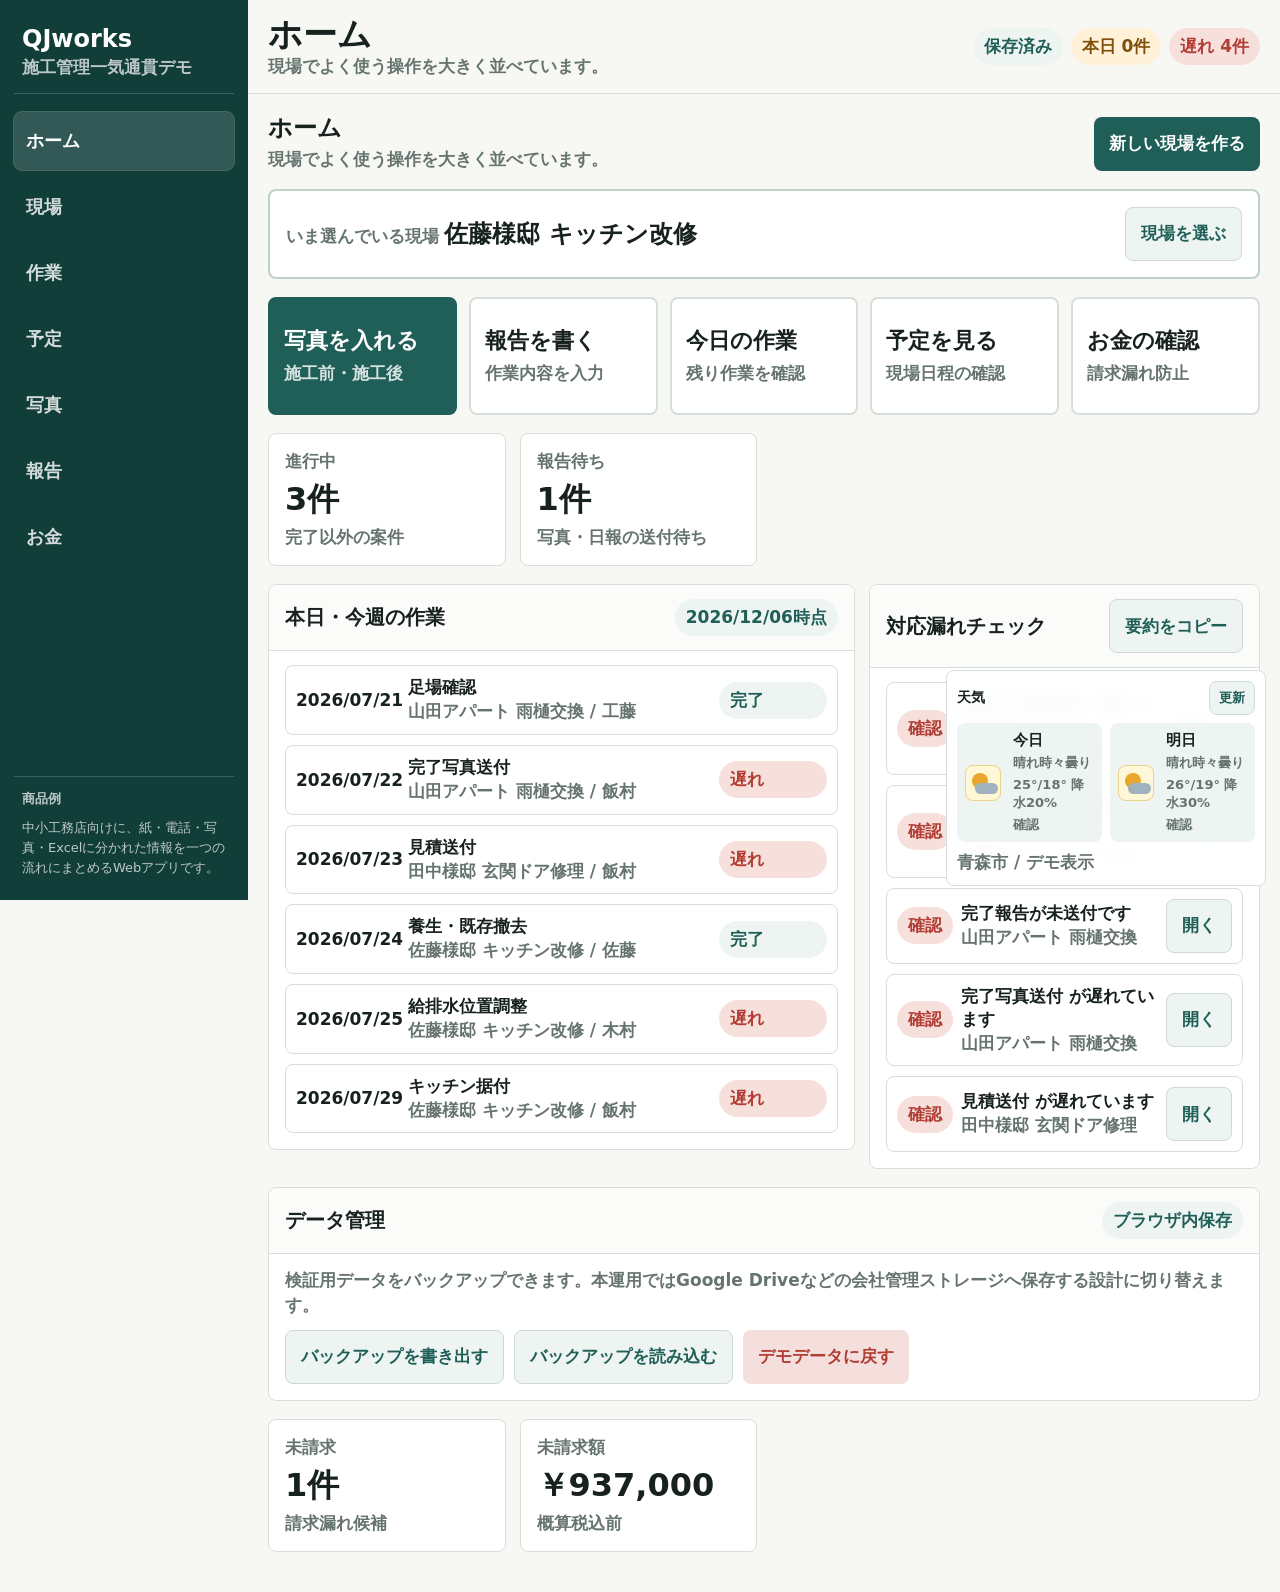
==== commit 6f677ded: "Use illustrated weather icons" ====
--- a/apps/qjworks-construction-suite/index.html
+++ b/apps/qjworks-construction-suite/index.html
@@ -681,18 +681,123 @@
       border-radius: 8px;
       padding: 8px;
       display: grid;
-      gap: 3px;
+      grid-template-columns: 40px 1fr;
+      gap: 4px 8px;
       min-width: 0;
+      align-items: center;
     }
 
     .weatherMiniDay strong {
       font-size: 15px;
+      grid-column: 2;
     }
 
     .weatherMiniDay span {
       color: var(--muted);
       font-size: 13px;
       font-weight: 900;
+    }
+
+    .weatherMiniDay span:not(.weatherArt) {
+      grid-column: 2;
+    }
+
+    .weatherArt {
+      grid-row: 1 / span 4;
+      grid-column: 1;
+      width: 36px;
+      height: 36px;
+      border-radius: 8px;
+      position: relative;
+      display: block;
+      background: #fff7d6;
+      border: 1px solid #ead28a;
+    }
+
+    .weatherArt::before,
+    .weatherArt::after {
+      content: "";
+      position: absolute;
+      display: block;
+    }
+
+    .weatherArt.sun::before {
+      width: 18px;
+      height: 18px;
+      border-radius: 50%;
+      background: #e9a62c;
+      left: 8px;
+      top: 8px;
+    }
+
+    .weatherArt.cloud,
+    .weatherArt.fog {
+      background: #eef3f8;
+      border-color: #cdd9e2;
+    }
+
+    .weatherArt.cloud::before,
+    .weatherArt.fog::before,
+    .weatherArt.rain::before,
+    .weatherArt.snow::before,
+    .weatherArt.storm::before {
+      width: 24px;
+      height: 11px;
+      border-radius: 999px;
+      background: #9fb2bd;
+      left: 7px;
+      top: 15px;
+    }
+
+    .weatherArt.cloud::after,
+    .weatherArt.fog::after,
+    .weatherArt.rain::after,
+    .weatherArt.snow::after,
+    .weatherArt.storm::after {
+      width: 13px;
+      height: 13px;
+      border-radius: 50%;
+      background: #9fb2bd;
+      left: 11px;
+      top: 9px;
+    }
+
+    .weatherArt.partly::before {
+      width: 16px;
+      height: 16px;
+      border-radius: 50%;
+      background: #e9a62c;
+      left: 6px;
+      top: 7px;
+    }
+
+    .weatherArt.partly::after {
+      width: 23px;
+      height: 11px;
+      border-radius: 999px;
+      background: #9fb2bd;
+      left: 9px;
+      top: 17px;
+    }
+
+    .weatherArt.rain,
+    .weatherArt.storm {
+      background: #e8f2f8;
+      border-color: #b9cfdd;
+    }
+
+    .weatherArt.rain {
+      background: #dceff7;
+    }
+
+    .weatherArt.snow {
+      background: #f3f8fa;
+      border-color: #c9dbe3;
+    }
+
+    .weatherArt.storm {
+      background: #f7efd4;
+      border-color: #d0b24f;
     }
 
     .photoGrid {
@@ -1708,6 +1813,17 @@
       return ["確認", "天"];
     }
 
+    function weatherArtClass(code) {
+      if (code === 0) return "sun";
+      if ([1, 2].includes(code)) return "partly";
+      if ([3].includes(code)) return "cloud";
+      if ([45, 48, 51, 53, 55, 56, 57].includes(code)) return "fog";
+      if ([61, 63, 65, 66, 67, 80, 81, 82].includes(code)) return "rain";
+      if ([71, 73, 75, 77, 85, 86].includes(code)) return "snow";
+      if ([95, 96, 99].includes(code)) return "storm";
+      return "cloud";
+    }
+
     function fallbackWeather() {
       return Array.from({ length: 7 }, (_, index) => {
         const date = new Date(today + "T00:00:00");
@@ -1726,11 +1842,13 @@
 
     function renderWeather() {
       const rows = (currentWeather.length ? currentWeather : fallbackWeather()).slice(0, 2).map((day, index) => {
-        const [name, icon] = weatherName(Number(day.code));
+        const code = Number(day.code);
+        const [name] = weatherName(code);
         const rain = Number(day.rain || 0);
         return `
           <div class="weatherMiniDay">
-            <strong>${index === 0 ? "今日" : "明日"} ${icon}</strong>
+            <span class="weatherArt ${weatherArtClass(code)}" aria-hidden="true"></span>
+            <strong>${index === 0 ? "今日" : "明日"}</strong>
             <span>${name}</span>
             <span>${Math.round(day.max)}°/${Math.round(day.min)}° 降水${day.rain ?? "-"}%</span>
             <span>${rain >= 60 ? "外作業注意" : "確認"}</span>
